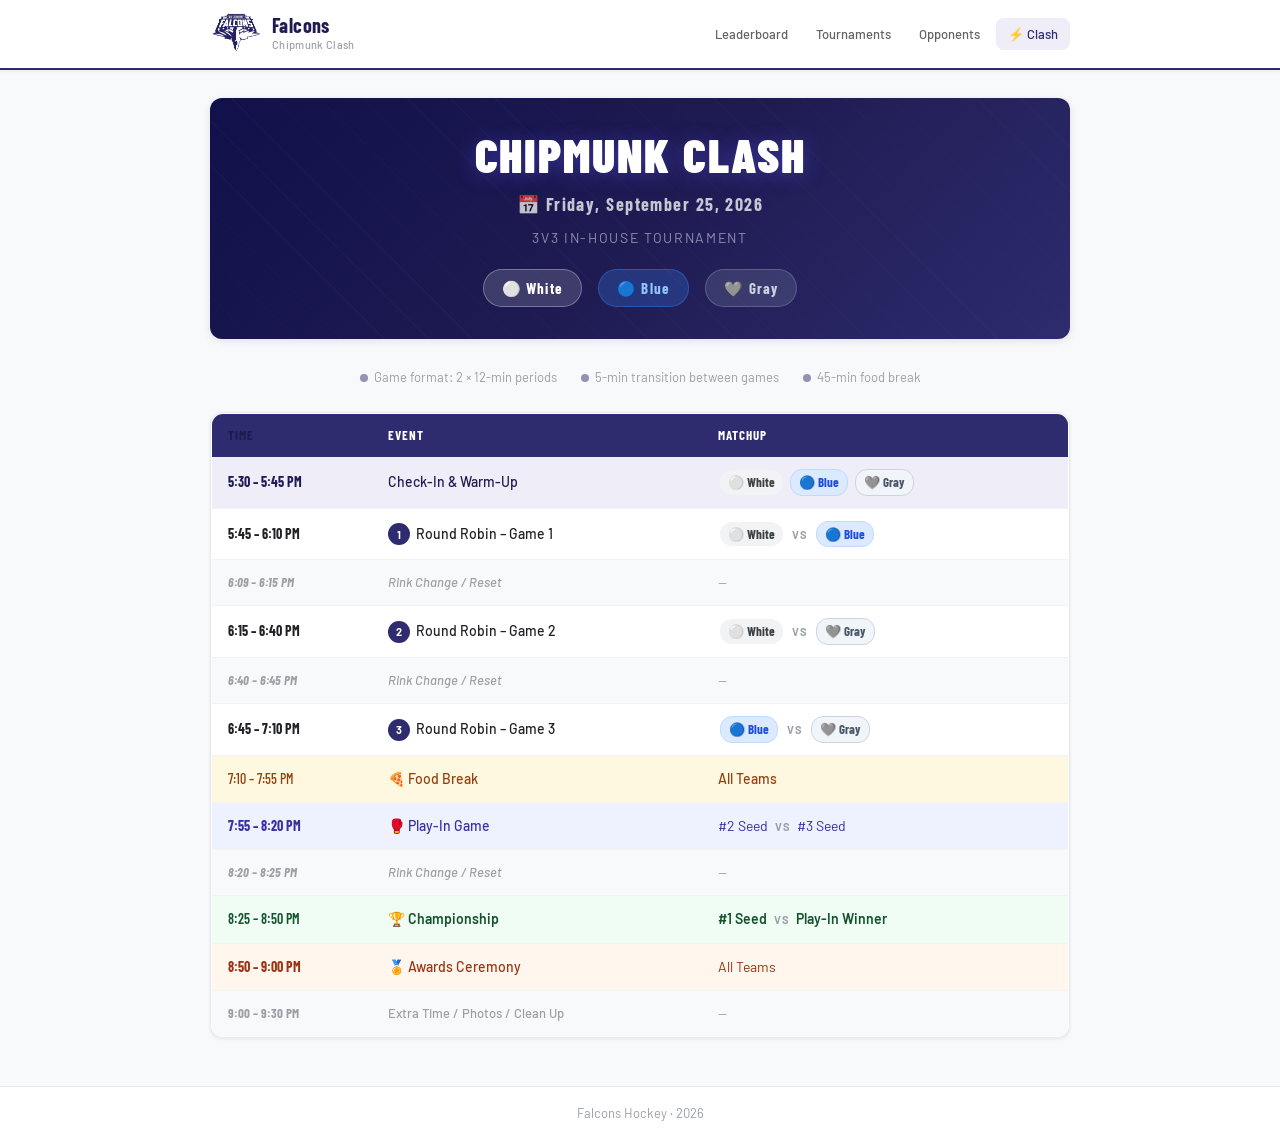
==== chipmunk-clash.html @ 80b41fce "Add files via upload" ====
<!DOCTYPE html>
<html lang="en">
<head>
<meta charset="UTF-8">
<meta name="viewport" content="width=device-width, initial-scale=1.0">
<title>2026 Chipmunk Clash</title>
<link rel="stylesheet" href="style.css">
<script data-goatcounter="https://kincaidmade.goatcounter.com/count" async src="//gc.zgo.at/count.js"></script>
<style>
  .clash-hero {
    background: linear-gradient(135deg, #12104A 0%, #1E1B52 50%, #2E2B6E 100%);
    border-radius: var(--radius-lg);
    padding: 32px 28px;
    margin-bottom: 28px;
    text-align: center;
    position: relative;
    overflow: hidden;
    box-shadow: var(--shadow-md);
  }
  .clash-hero::before {
    content: '';
    position: absolute;
    inset: 0;
    background: repeating-linear-gradient(
      45deg, transparent, transparent 30px,
      rgba(255,255,255,0.015) 30px, rgba(255,255,255,0.015) 31px
    );
  }
  .clash-title {
    font-family: 'Barlow Condensed', sans-serif;
    font-size: clamp(28px, 6vw, 48px);
    font-weight: 900;
    color: #fff;
    letter-spacing: 0.04em;
    text-transform: uppercase;
    line-height: 1;
    position: relative;
    text-shadow: 0 2px 20px rgba(100,90,255,0.4);
  }
  .clash-subtitle {
    font-size: 14px;
    color: rgba(255,255,255,0.5);
    margin-top: 8px;
    letter-spacing: 0.12em;
    text-transform: uppercase;
    position: relative;
  }
  .clash-date {
    font-family: 'Barlow Condensed', sans-serif;
    font-size: 18px;
    font-weight: 700;
    color: rgba(255,255,255,0.75);
    margin-top: 12px;
    letter-spacing: 0.08em;
    position: relative;
  }
  .teams-row {
    display: flex;
    justify-content: center;
    gap: 16px;
    margin-top: 20px;
    flex-wrap: wrap;
    position: relative;
  }
  .team-pill {
    font-family: 'Barlow Condensed', sans-serif;
    font-size: 15px;
    font-weight: 700;
    letter-spacing: 0.08em;
    padding: 6px 18px;
    border-radius: 20px;
    display: flex;
    align-items: center;
    gap: 6px;
  }
  .team-white { background: rgba(255,255,255,0.15); color: #fff; border: 1px solid rgba(255,255,255,0.3); }
  .team-blue  { background: rgba(59,130,246,0.25); color: #93C5FD; border: 1px solid rgba(59,130,246,0.4); }
  .team-gray  { background: rgba(148,163,184,0.2); color: #CBD5E1; border: 1px solid rgba(148,163,184,0.35); }

  .format-bar {
    display: flex;
    justify-content: center;
    gap: 24px;
    flex-wrap: wrap;
    margin-bottom: 24px;
    font-size: 13px;
    color: var(--gray-400);
  }
  .format-item { display: flex; align-items: center; gap: 6px; }
  .format-dot {
    width: 8px; height: 8px;
    border-radius: 50%;
    background: var(--navy);
    opacity: 0.5;
  }

  .schedule-table {
    width: 100%;
    border-collapse: collapse;
    background: var(--white);
    border-radius: var(--radius-lg);
    overflow: hidden;
    box-shadow: var(--shadow-sm);
    border: 1px solid var(--gray-200);
  }
  .schedule-table thead tr {
    background: var(--navy);
    color: var(--white);
  }
  .schedule-table th {
    padding: 11px 16px;
    font-family: 'Barlow Condensed', sans-serif;
    font-size: 13px;
    font-weight: 700;
    letter-spacing: 0.08em;
    text-transform: uppercase;
    text-align: left;
  }
  .schedule-table td {
    padding: 12px 16px;
    font-size: 14px;
    border-bottom: 1px solid var(--gray-100);
    vertical-align: middle;
  }
  .schedule-table tbody tr:last-child td { border-bottom: none; }
  .schedule-table tbody tr:hover { background: var(--navy-pale); }

  /* Row types */
  .row-game td { color: var(--gray-900); }
  .row-reset td { color: var(--gray-400); font-size: 13px; font-style: italic; background: var(--gray-50); }
  .row-break td { background: #FFF8E1; color: #92400E; font-weight: 500; }
  .row-playin td { background: #EEF2FF; color: #3730A3; }
  .row-championship td { background: #F0FDF4; color: #14532D; font-weight: 600; }
  .row-awards td { background: #FFF7ED; color: #9A3412; }
  .row-extra td { color: var(--gray-400); font-size: 13px; background: var(--gray-50); }
  .row-checkin td { background: var(--navy-light); color: var(--navy-dark); }

  .time-col {
    font-family: 'Barlow Condensed', sans-serif;
    font-size: 15px;
    font-weight: 700;
    white-space: nowrap;
    color: var(--navy-dark);
    width: 160px;
  }
  .row-reset .time-col,
  .row-extra .time-col { color: var(--gray-400); }

  .event-col { font-weight: 500; }
  .matchup-col { }

  .team-tag {
    display: inline-flex;
    align-items: center;
    gap: 4px;
    font-family: 'Barlow Condensed', sans-serif;
    font-size: 13px;
    font-weight: 700;
    padding: 2px 8px;
    border-radius: 12px;
    margin: 0 2px;
  }
  .tag-white { background: var(--gray-100); color: var(--gray-800); border: 1px solid var(--gray-300); }
  .tag-blue  { background: #DBEAFE; color: #1D4ED8; border: 1px solid #BFDBFE; }
  .tag-gray  { background: #F1F5F9; color: #475569; border: 1px solid #CBD5E1; }

  .vs-badge {
    font-size: 11px;
    font-weight: 700;
    color: var(--gray-400);
    letter-spacing: 0.06em;
    margin: 0 4px;
  }

  .game-num {
    display: inline-flex;
    align-items: center;
    justify-content: center;
    width: 22px; height: 22px;
    background: var(--navy);
    color: #fff;
    border-radius: 50%;
    font-size: 11px;
    font-weight: 700;
    margin-right: 6px;
    flex-shrink: 0;
  }

  @media (max-width: 600px) {
    .schedule-table th:last-child,
    .schedule-table td:last-child { display: none; }
    .time-col { width: auto; font-size: 13px; }
    .clash-hero { padding: 24px 16px; }
  }
</style>
</head>
<body>

<header class="site-header">
  <div class="header-inner">
    <div class="logo-block">
      <div class="logo-icon" aria-hidden="true">
        <img src="FalconsLogo.png" alt="Falcons logo" style="height:52px;width:52px;object-fit:contain;">
      </div>
      <div>
        <div class="team-name">Falcons</div>
        <div class="season-label">Chipmunk Clash</div>
      </div>
    </div>
    <nav class="site-nav">
      <a href="leaderboard.html" class="nav-link">Leaderboard</a>
      <a href="tournament.html" class="nav-link">Tournaments</a>
      <a href="opponents.html" class="nav-link">Opponents</a>
      <a href="chipmunk-clash.html" class="nav-link active">⚡ Clash</a>
    </nav>
  </div>
</header>

<main class="main-content">

  <div class="clash-hero">
    <div class="clash-title">Chipmunk Clash</div>
    <div class="clash-date">📅 Friday, September 25, 2026</div>
    <div class="clash-subtitle">3v3 In-House Tournament</div>
    <div class="teams-row">
      <span class="team-pill team-white">⚪ White</span>
      <span class="team-pill team-blue">🔵 Blue</span>
      <span class="team-pill team-gray">🩶 Gray</span>
    </div>
  </div>

  <div class="format-bar">
    <span class="format-item"><span class="format-dot"></span> Game format: 2 × 12-min periods</span>
    <span class="format-item"><span class="format-dot"></span> 5-min transition between games</span>
    <span class="format-item"><span class="format-dot"></span> 45-min food break</span>
  </div>

  <div class="table-wrap">
    <table class="schedule-table">
      <thead>
        <tr>
          <th class="time-col">Time</th>
          <th class="event-col">Event</th>
          <th class="matchup-col">Matchup</th>
        </tr>
      </thead>
      <tbody>

        <tr class="row-checkin">
          <td class="time-col">5:30 – 5:45 PM</td>
          <td class="event-col">Check-In &amp; Warm-Up</td>
          <td>
            <span class="team-tag tag-white">⚪ White</span>
            <span class="team-tag tag-blue">🔵 Blue</span>
            <span class="team-tag tag-gray">🩶 Gray</span>
          </td>
        </tr>

        <tr class="row-game">
          <td class="time-col">5:45 – 6:10 PM</td>
          <td class="event-col"><span class="game-num">1</span>Round Robin – Game 1</td>
          <td>
            <span class="team-tag tag-white">⚪ White</span>
            <span class="vs-badge">VS</span>
            <span class="team-tag tag-blue">🔵 Blue</span>
          </td>
        </tr>

        <tr class="row-reset">
          <td class="time-col">6:09 – 6:15 PM</td>
          <td class="event-col">Rink Change / Reset</td>
          <td>—</td>
        </tr>

        <tr class="row-game">
          <td class="time-col">6:15 – 6:40 PM</td>
          <td class="event-col"><span class="game-num">2</span>Round Robin – Game 2</td>
          <td>
            <span class="team-tag tag-white">⚪ White</span>
            <span class="vs-badge">VS</span>
            <span class="team-tag tag-gray">🩶 Gray</span>
          </td>
        </tr>

        <tr class="row-reset">
          <td class="time-col">6:40 – 6:45 PM</td>
          <td class="event-col">Rink Change / Reset</td>
          <td>—</td>
        </tr>

        <tr class="row-game">
          <td class="time-col">6:45 – 7:10 PM</td>
          <td class="event-col"><span class="game-num">3</span>Round Robin – Game 3</td>
          <td>
            <span class="team-tag tag-blue">🔵 Blue</span>
            <span class="vs-badge">VS</span>
            <span class="team-tag tag-gray">🩶 Gray</span>
          </td>
        </tr>

        <tr class="row-break">
          <td class="time-col">7:10 – 7:55 PM</td>
          <td class="event-col">🍕 Food Break</td>
          <td>All Teams</td>
        </tr>

        <tr class="row-playin">
          <td class="time-col">7:55 – 8:20 PM</td>
          <td class="event-col">🥊 Play-In Game</td>
          <td>#2 Seed <span class="vs-badge">VS</span> #3 Seed</td>
        </tr>

        <tr class="row-reset">
          <td class="time-col">8:20 – 8:25 PM</td>
          <td class="event-col">Rink Change / Reset</td>
          <td>—</td>
        </tr>

        <tr class="row-championship">
          <td class="time-col">8:25 – 8:50 PM</td>
          <td class="event-col">🏆 Championship</td>
          <td>#1 Seed <span class="vs-badge">VS</span> Play-In Winner</td>
        </tr>

        <tr class="row-awards">
          <td class="time-col">8:50 – 9:00 PM</td>
          <td class="event-col">🏅 Awards Ceremony</td>
          <td>All Teams</td>
        </tr>

        <tr class="row-extra">
          <td class="time-col">9:00 – 9:30 PM</td>
          <td class="event-col">Extra Time / Photos / Clean Up</td>
          <td>—</td>
        </tr>

      </tbody>
    </table>
  </div>

</main>

<footer class="site-footer">
  <span>Falcons Hockey · 2026</span>
</footer>

</body>
</html>
---- style.css ----
@import url('https://fonts.googleapis.com/css2?family=Barlow+Condensed:wght@500;700&family=Barlow:wght@400;500&display=swap');

:root {
  --navy:       #2E2B6E;
  --navy-dark:  #1E1B52;
  --navy-mid:   #3D3A8A;
  --navy-light: #EEEDF8;
  --navy-pale:  #F5F5FB;
  --white:      #ffffff;
  --gray-50:    #F8F9FA;
  --gray-100:   #F1F3F4;
  --gray-200:   #E8EAED;
  --gray-400:   #9AA0A6;
  --gray-600:   #5F6368;
  --gray-800:   #3C4043;
  --gray-900:   #202124;
  --green:      #1B8354;
  --red:        #C0392B;
  --amber:      #B7770D;
  --radius:     8px;
  --radius-lg:  12px;
  --shadow-sm:  0 1px 3px rgba(0,0,0,0.08);
  --shadow-md:  0 2px 8px rgba(0,0,0,0.10);
}

*, *::before, *::after { box-sizing: border-box; margin: 0; padding: 0; }

body {
  font-family: 'Barlow', sans-serif;
  font-size: 15px;
  line-height: 1.6;
  color: var(--gray-900);
  background: var(--gray-50);
  min-height: 100vh;
}

/* ── Header ── */
.site-header {
  background: var(--white);
  border-bottom: 2px solid var(--navy);
  position: sticky;
  top: 0;
  z-index: 100;
  box-shadow: var(--shadow-sm);
}
.header-inner {
  max-width: 900px;
  margin: 0 auto;
  padding: 0 20px;
  display: flex;
  align-items: center;
  justify-content: space-between;
  height: 68px;
  gap: 16px;
}
.logo-block {
  display: flex;
  align-items: center;
  gap: 10px;
}
.logo-icon { display: flex; align-items: center; }
.team-name {
  font-family: 'Barlow Condensed', sans-serif;
  font-size: 20px;
  font-weight: 700;
  color: var(--navy-dark);
  letter-spacing: 0.02em;
  line-height: 1.1;
}
.season-label { font-size: 11px; color: var(--gray-400); font-weight: 500; letter-spacing: 0.03em; }

/* ── Nav ── */
.site-nav { display: flex; align-items: center; gap: 4px; }
.nav-link {
  font-size: 13px;
  font-weight: 500;
  color: var(--gray-600);
  text-decoration: none;
  padding: 6px 12px;
  border-radius: var(--radius);
  transition: background 0.15s, color 0.15s;
}
.nav-link:hover { background: var(--gray-100); color: var(--gray-900); }
.nav-link.active { color: var(--navy); background: var(--navy-light); }
.nav-entry {
  background: var(--navy);
  color: var(--white) !important;
  border-radius: 20px;
  padding: 6px 14px;
}
.nav-entry:hover { background: var(--navy-dark) !important; }
.nav-entry.active { background: var(--navy-dark); color: var(--white); }

/* ── Main ── */
.main-content {
  max-width: 900px;
  margin: 0 auto;
  padding: 28px 20px 48px;
}

/* ── Page controls ── */
.page-controls {
  display: flex;
  align-items: flex-end;
  gap: 16px;
  margin-bottom: 20px;
  flex-wrap: wrap;
}
.control-group { display: flex; flex-direction: column; gap: 4px; }
.control-label { font-size: 11px; font-weight: 500; color: var(--gray-600); letter-spacing: 0.04em; text-transform: uppercase; }
.select-input {
  font-family: 'Barlow', sans-serif;
  font-size: 14px;
  padding: 7px 10px;
  border: 1.5px solid var(--gray-200);
  border-radius: var(--radius);
  background: var(--white);
  color: var(--gray-900);
  cursor: pointer;
  outline: none;
  transition: border-color 0.15s;
}
.select-input:focus { border-color: var(--navy); }
.record-badge {
  font-family: 'Barlow Condensed', sans-serif;
  font-size: 16px;
  font-weight: 700;
  color: var(--navy-dark);
  background: var(--navy-light);
  padding: 6px 14px;
  border-radius: 20px;
  letter-spacing: 0.02em;
  margin-left: auto;
}

/* ── Stats table ── */
.table-wrap {
  overflow-x: auto;
  border-radius: var(--radius-lg);
  border: 1px solid var(--gray-200);
  background: var(--white);
  box-shadow: var(--shadow-sm);
}
.stats-table {
  width: 100%;
  border-collapse: collapse;
  font-size: 14px;
}
.stats-table thead tr {
  background: var(--navy);
  color: var(--white);
}
.stats-table th {
  padding: 10px 12px;
  font-family: 'Barlow Condensed', sans-serif;
  font-size: 13px;
  font-weight: 700;
  letter-spacing: 0.06em;
  text-transform: uppercase;
  text-align: center;
  white-space: nowrap;
  user-select: none;
}
.stats-table th.col-player { text-align: left; }
.stats-table th.sortable { cursor: pointer; }
.stats-table th.sortable:hover { background: var(--navy-mid); }
.stats-table th.active-sort { background: var(--navy-dark); }
.stats-table td {
  padding: 10px 12px;
  text-align: center;
  border-bottom: 1px solid var(--gray-100);
  color: var(--gray-800);
}
.stats-table td.col-player { text-align: left; }
.stats-table tbody tr:last-child td { border-bottom: none; }
.stats-table tbody tr:hover { background: var(--navy-pale); }
.stats-table tbody tr.row-top { background: #FFF9E6; }
.stats-table tbody tr.row-top td.col-pts { font-weight: 700; color: var(--navy-dark); }
.col-rank { width: 36px; color: var(--gray-400); font-size: 12px; }
.col-pos { width: 48px; }
.col-stat { width: 52px; font-variant-numeric: tabular-nums; }
.col-pts { font-weight: 600; color: var(--navy-dark); }
.player-num { font-size: 12px; color: var(--gray-400); margin-right: 6px; font-variant-numeric: tabular-nums; }
.player-name { font-weight: 500; }
.loading-cell { text-align: center; padding: 32px; color: var(--gray-400); font-size: 14px; }

/* ── Position badges ── */
.pos-badge {
  font-family: 'Barlow Condensed', sans-serif;
  font-size: 11px;
  font-weight: 700;
  padding: 2px 6px;
  border-radius: 4px;
  letter-spacing: 0.04em;
}
.pos-F { background: #EEEDF8; color: #1E1B52; }
.pos-D { background: #E8F5E9; color: #1B5E20; }
.pos-G { background: #FFF3E0; color: #E65100; }

/* ── Table legend ── */
.table-legend {
  display: flex;
  gap: 12px;
  flex-wrap: wrap;
  margin-top: 10px;
  font-size: 11px;
  color: var(--gray-400);
}

/* ── Game log ── */
.section-title {
  font-family: 'Barlow Condensed', sans-serif;
  font-size: 18px;
  font-weight: 700;
  color: var(--gray-800);
  letter-spacing: 0.02em;
  margin: 32px 0 12px;
  text-transform: uppercase;
}
.game-card {
  display: flex;
  align-items: center;
  gap: 12px;
  padding: 10px 14px;
  background: var(--white);
  border: 1px solid var(--gray-200);
  border-radius: var(--radius);
  margin-bottom: 6px;
  font-size: 14px;
}
.result-badge {
  font-family: 'Barlow Condensed', sans-serif;
  font-size: 14px;
  font-weight: 700;
  width: 28px;
  height: 28px;
  border-radius: 6px;
  display: flex;
  align-items: center;
  justify-content: center;
  flex-shrink: 0;
}
.result-w { background: #D4EDDA; color: var(--green); }
.result-l { background: #FADBD8; color: var(--red); }
.result-t { background: #FEF9E7; color: var(--amber); }
.game-info { display: flex; align-items: center; gap: 8px; flex: 1; }
.game-opponent { font-weight: 500; }
.game-score {
  font-family: 'Barlow Condensed', sans-serif;
  font-size: 16px;
  font-weight: 700;
  color: var(--navy-dark);
}
.game-tournament { font-size: 12px; color: var(--gray-400); margin-left: auto; }
.game-date { font-size: 12px; color: var(--gray-400); white-space: nowrap; }
.no-games { color: var(--gray-400); font-size: 14px; padding: 16px 0; }

/* ── Tournament page ── */
.tournament-section {
  background: var(--white);
  border: 1px solid var(--gray-200);
  border-radius: var(--radius-lg);
  padding: 20px 20px 24px;
  margin-bottom: 24px;
  box-shadow: var(--shadow-sm);
}
.tournament-header {
  display: flex;
  align-items: flex-start;
  justify-content: space-between;
  gap: 16px;
  margin-bottom: 16px;
  flex-wrap: wrap;
}
.tournament-name {
  font-family: 'Barlow Condensed', sans-serif;
  font-size: 22px;
  font-weight: 700;
  color: var(--navy-dark);
  letter-spacing: 0.02em;
}
.tournament-meta { font-size: 13px; color: var(--gray-400); margin-top: 2px; }
.tournament-record { display: flex; align-items: center; gap: 10px; }
.record-pill {
  font-family: 'Barlow Condensed', sans-serif;
  font-size: 18px;
  font-weight: 700;
  color: var(--navy-dark);
  background: var(--navy-light);
  padding: 4px 14px;
  border-radius: 20px;
}
.gf-ga { font-size: 13px; color: var(--gray-600); }
.subsection-title {
  font-family: 'Barlow Condensed', sans-serif;
  font-size: 13px;
  font-weight: 700;
  letter-spacing: 0.08em;
  text-transform: uppercase;
  color: var(--gray-400);
  margin: 20px 0 8px;
}
.game-log-mini .game-card { background: var(--gray-50); }

/* ── Game entry form ── */
.entry-layout { display: grid; grid-template-columns: 1fr 1fr; gap: 24px; align-items: start; }
@media (max-width: 700px) { .entry-layout { grid-template-columns: 1fr; } }

.form-card, .output-card, .how-it-works-card {
  background: var(--white);
  border: 1px solid var(--gray-200);
  border-radius: var(--radius-lg);
  padding: 20px;
  margin-bottom: 16px;
  box-shadow: var(--shadow-sm);
}
.form-section-title {
  font-family: 'Barlow Condensed', sans-serif;
  font-size: 17px;
  font-weight: 700;
  color: var(--gray-800);
  letter-spacing: 0.02em;
  margin-bottom: 16px;
  text-transform: uppercase;
}
.form-row { margin-bottom: 14px; }
.form-label { display: block; font-size: 12px; font-weight: 500; color: var(--gray-600); margin-bottom: 5px; text-transform: uppercase; letter-spacing: 0.04em; }
.text-input {
  font-family: 'Barlow', sans-serif;
  font-size: 14px;
  padding: 8px 10px;
  border: 1.5px solid var(--gray-200);
  border-radius: var(--radius);
  width: 100%;
  outline: none;
  transition: border-color 0.15s;
  background: var(--white);
  color: var(--gray-900);
}
.text-input:focus { border-color: var(--navy); }
.score-row { display: flex; align-items: flex-end; gap: 12px; }
.score-row > div { flex: 1; }
.score-divider { font-family: 'Barlow Condensed', sans-serif; font-size: 22px; font-weight: 700; color: var(--gray-400); padding-bottom: 6px; }
.score-input {
  font-family: 'Barlow Condensed', sans-serif;
  font-size: 28px;
  font-weight: 700;
  padding: 6px 10px;
  border: 1.5px solid var(--gray-200);
  border-radius: var(--radius);
  width: 100%;
  text-align: center;
  color: var(--navy-dark);
  outline: none;
  background: var(--white);
}
.score-input:focus { border-color: var(--navy); }

.player-stats-header {
  display: flex;
  align-items: center;
  gap: 8px;
  padding: 6px 0;
  border-bottom: 1px solid var(--gray-200);
  margin-bottom: 6px;
  font-size: 11px;
  font-weight: 700;
  letter-spacing: 0.06em;
  text-transform: uppercase;
  color: var(--gray-400);
}
.ps-col-player { flex: 1; }
.ps-col-num { width: 44px; text-align: center; }
.player-stat-row {
  display: flex;
  align-items: center;
  gap: 8px;
  padding: 5px 0;
  border-bottom: 1px solid var(--gray-100);
}
.player-stat-row:last-child { border-bottom: none; }
.player-stat-row .ps-col-player { flex: 1; font-size: 13px; }
.stat-mini {
  width: 44px;
  font-family: 'Barlow Condensed', sans-serif;
  font-size: 16px;
  font-weight: 700;
  text-align: center;
  padding: 4px 4px;
  border: 1.5px solid var(--gray-200);
  border-radius: 6px;
  color: var(--navy-dark);
  background: var(--white);
  outline: none;
}
.stat-mini:focus { border-color: var(--navy); }

.generate-btn {
  display: block;
  width: 100%;
  padding: 13px;
  background: var(--navy);
  color: var(--white);
  font-family: 'Barlow Condensed', sans-serif;
  font-size: 17px;
  font-weight: 700;
  letter-spacing: 0.05em;
  text-transform: uppercase;
  border: none;
  border-radius: var(--radius);
  cursor: pointer;
  transition: background 0.15s;
}
.generate-btn:hover { background: var(--navy-dark); }

.output-header { display: flex; align-items: center; justify-content: space-between; margin-bottom: 12px; }
.output-title { font-family: 'Barlow Condensed', sans-serif; font-size: 16px; font-weight: 700; color: var(--gray-800); text-transform: uppercase; letter-spacing: 0.02em; }
.copy-btn {
  font-family: 'Barlow', sans-serif;
  font-size: 13px;
  font-weight: 500;
  padding: 5px 14px;
  background: var(--navy-light);
  color: var(--navy-dark);
  border: 1px solid var(--navy);
  border-radius: 20px;
  cursor: pointer;
  transition: background 0.15s;
}
.copy-btn:hover { background: var(--navy); color: var(--white); }

.output-instructions {
  font-size: 13px;
  color: var(--gray-600);
  background: var(--gray-50);
  border-radius: var(--radius);
  padding: 12px 14px;
  margin-bottom: 12px;
  line-height: 1.7;
}
.output-instructions ol { padding-left: 18px; margin-top: 6px; }
.output-instructions strong { color: var(--gray-800); }
.output-instructions code { font-family: monospace; font-size: 12px; background: var(--gray-200); padding: 1px 4px; border-radius: 3px; }
.output-pre {
  font-family: monospace;
  font-size: 12px;
  color: var(--gray-800);
  background: var(--gray-50);
  border: 1px solid var(--gray-200);
  border-radius: var(--radius);
  padding: 12px 14px;
  overflow-x: auto;
  white-space: pre;
  line-height: 1.6;
}
.how-it-works-card { font-size: 13px; color: var(--gray-600); line-height: 1.7; }
.how-it-works-card p { margin-bottom: 10px; }
.how-it-works-card code { font-family: monospace; font-size: 12px; background: var(--gray-100); padding: 1px 4px; border-radius: 3px; color: var(--gray-800); }

/* ── Footer ── */
.site-footer {
  border-top: 1px solid var(--gray-200);
  background: var(--white);
  padding: 16px 20px;
  display: flex;
  align-items: center;
  justify-content: center;
  gap: 10px;
  font-size: 13px;
  color: var(--gray-400);
}
.site-footer a { color: var(--navy); text-decoration: none; }
.site-footer a:hover { text-decoration: underline; }

.tournament-result-badge {
  font-family: 'Barlow Condensed', sans-serif;
  font-size: 12px;
  font-weight: 700;
  letter-spacing: 0.06em;
  text-transform: uppercase;
  padding: 3px 10px;
  border-radius: 20px;
  white-space: nowrap;
}
.badge-champion {
  background: #E9F7EF;
  color: #1B6B3A;
  border: 1px solid #A9DFBF;
}
.badge-finalist {
  background: #E9F7EF;
  color: #1B6B3A;
  border: 1px solid #A9DFBF;
}

/* ── Season summary card ── */
.summary-card { margin-bottom: 24px; }
.sc-card {
  background: var(--white);
  border: 1px solid var(--gray-200);
  border-radius: var(--radius-lg);
  overflow: hidden;
  box-shadow: var(--shadow-sm);
}
.sc-header {
  background: var(--navy);
  padding: 14px 20px;
  display: flex;
  align-items: center;
  gap: 14px;
  flex-wrap: wrap;
}
.sc-logo-wrap {
  width: 48px; height: 48px;
  background: rgba(255,255,255,0.1);
  border-radius: var(--radius);
  display: flex; align-items: center; justify-content: center;
  flex-shrink: 0;
}
.sc-header-info { flex: 1; min-width: 120px; }
.sc-team {
  font-family: 'Barlow Condensed', sans-serif;
  font-size: 20px; font-weight: 700;
  color: var(--white); line-height: 1.1;
}
.sc-season { font-size: 11px; color: rgba(255,255,255,0.55); margin-top: 2px; }
.sc-record-block { text-align: right; }
.sc-record {
  font-family: 'Barlow Condensed', sans-serif;
  font-size: 30px; font-weight: 700;
  color: var(--white); line-height: 1;
  letter-spacing: 0.02em;
}
.sc-record-sub { font-size: 11px; color: rgba(255,255,255,0.5); margin-top: 3px; }
.sc-stats-row {
  display: flex;
  align-items: center;
  border-bottom: 1px solid var(--gray-100);
}
.sc-stat {
  flex: 1;
  padding: 14px 10px;
  text-align: center;
}
.sc-stat-icon { font-size: 16px; margin-bottom: 4px; }
.sc-stat-val {
  font-family: 'Barlow Condensed', sans-serif;
  font-size: 24px; font-weight: 700;
  color: var(--navy-dark); line-height: 1;
}
.sc-stat-label { font-size: 11px; color: var(--gray-400); margin-top: 3px; text-transform: uppercase; letter-spacing: 0.04em; }
.sc-divider { width: 1px; height: 48px; background: var(--gray-200); flex-shrink: 0; }
.sc-leaders-row {
  display: grid;
  grid-template-columns: 1fr 1fr 1fr;
  gap: 0;
}
.sc-leader-card {
  padding: 14px 16px;
  border-right: 1px solid var(--gray-100);
}
.sc-leader-card:last-child { border-right: none; }
.sc-leader-link {
  display: block;
  text-decoration: none;
  transition: background 0.15s;
}
.sc-leader-link:hover { background: var(--navy-pale); }
.sc-leader-label {
  font-size: 11px; font-weight: 500;
  color: var(--gray-400);
  text-transform: uppercase; letter-spacing: 0.05em;
  margin-bottom: 5px;
}
.sc-leader-name {
  font-family: 'Barlow Condensed', sans-serif;
  font-size: 17px; font-weight: 700;
  color: var(--navy-dark); line-height: 1.2;
  margin-bottom: 5px;
}
.sc-leader-stats { display: flex; align-items: center; gap: 6px; font-size: 12px; color: var(--gray-600); }
.sc-jersey {
  background: var(--navy-light); color: var(--navy-dark);
  font-size: 11px; font-weight: 700;
  padding: 1px 6px; border-radius: 4px;
}
.sc-progress-wrap {
  height: 5px; background: var(--gray-200);
  border-radius: 99px; overflow: hidden;
  margin: 6px 0 5px;
}
.sc-progress-bar {
  height: 100%; background: var(--navy);
  border-radius: 99px;
  transition: width 0.4s ease;
}
@media (max-width: 600px) {
  .sc-leaders-row { grid-template-columns: 1fr; }
  .sc-leader-card { border-right: none; border-bottom: 1px solid var(--gray-100); }
  .sc-leader-card:last-child { border-bottom: none; }
  .sc-stats-row { flex-wrap: wrap; }
  .sc-stat { min-width: 50%; }
  .sc-divider { display: none; }
}

/* ── Player link ── */
.player-link {
  color: var(--navy);
  text-decoration: none;
  font-weight: 500;
}
.player-link:hover { text-decoration: underline; }

/* ── Back link ── */
.back-link {
  display: inline-block;
  font-size: 13px;
  color: var(--navy);
  text-decoration: none;
  margin-bottom: 20px;
  font-weight: 500;
}
.back-link:hover { text-decoration: underline; }

/* ── Player profile ── */
.profile-hero {
  display: flex;
  gap: 24px;
  align-items: flex-start;
  background: var(--white);
  border: 1px solid var(--gray-200);
  border-radius: var(--radius-lg);
  padding: 24px;
  box-shadow: var(--shadow-sm);
  margin-bottom: 8px;
  flex-wrap: wrap;
}
.profile-jersey {
  width: 90px;
  height: 90px;
  background: var(--navy);
  border-radius: var(--radius-lg);
  display: flex;
  flex-direction: column;
  align-items: center;
  justify-content: center;
  flex-shrink: 0;
}
.jersey-number {
  font-family: 'Barlow Condensed', sans-serif;
  font-size: 42px;
  font-weight: 700;
  color: var(--white);
  line-height: 1;
}
.jersey-label {
  font-family: 'Barlow Condensed', sans-serif;
  font-size: 10px;
  font-weight: 700;
  color: rgba(255,255,255,0.7);
  letter-spacing: 0.12em;
  margin-top: 2px;
}
.profile-info { flex: 1; min-width: 200px; }
.profile-name {
  font-family: 'Barlow Condensed', sans-serif;
  font-size: 28px;
  font-weight: 700;
  color: var(--gray-900);
  letter-spacing: 0.02em;
  line-height: 1.1;
  margin-bottom: 8px;
}
.profile-meta { display: flex; align-items: center; gap: 12px; margin-bottom: 14px; }
.profile-rank { font-size: 13px; color: var(--gray-600); }
.profile-rank strong { color: var(--navy-dark); }
.profile-stat-pills { display: flex; gap: 10px; flex-wrap: wrap; margin-bottom: 10px; }
.stat-pill {
  display: flex;
  flex-direction: column;
  align-items: center;
  background: var(--gray-100);
  border-radius: var(--radius);
  padding: 8px 14px;
  min-width: 52px;
}
.stat-pill-blue { background: var(--navy-light); }
.stat-pill-dark { background: var(--navy); }
.stat-pill-dark .stat-pill-val { color: var(--white); }
.stat-pill-dark .stat-pill-label { color: rgba(255,255,255,0.75); }
.stat-pill-val {
  font-family: 'Barlow Condensed', sans-serif;
  font-size: 24px;
  font-weight: 700;
  color: var(--navy-dark);
  line-height: 1;
}
.stat-pill-label {
  font-size: 10px;
  font-weight: 700;
  letter-spacing: 0.08em;
  text-transform: uppercase;
  color: var(--gray-400);
  margin-top: 3px;
}
.profile-rates {
  display: flex;
  gap: 16px;
  font-size: 12px;
  color: var(--gray-400);
  flex-wrap: wrap;
}

/* ── Responsive ── */
@media (max-width: 600px) {
  .page-controls { gap: 10px; }
  .record-badge { margin-left: 0; }
  .header-inner { height: auto; padding: 10px 16px; flex-wrap: wrap; }
  .site-nav { gap: 2px; flex-wrap: wrap; }
  .nav-link { padding: 5px 8px; font-size: 12px; }
  .main-content { padding: 16px 12px 40px; }
  .stats-table { font-size: 13px; }
  .stats-table td, .stats-table th { padding: 8px 8px; }
}

/* ── Tournament card grid (tournament.html) ── */
.tournament-card-grid {
  display: grid;
  grid-template-columns: repeat(auto-fill, minmax(280px, 1fr));
  gap: 16px;
  margin-bottom: 8px;
}
.tc-card {
  display: block;
  text-decoration: none;
  background: var(--white);
  border: 1px solid var(--gray-200);
  border-radius: var(--radius-lg);
  overflow: hidden;
  box-shadow: var(--shadow-sm);
  transition: box-shadow 0.15s, transform 0.15s;
}
.tc-card:hover {
  box-shadow: var(--shadow-md);
  transform: translateY(-2px);
}
.tc-header {
  padding: 16px 16px 10px;
  border-bottom: 1px solid var(--gray-100);
}
.tc-name-row { display: flex; align-items: flex-start; gap: 8px; flex-wrap: wrap; margin-bottom: 4px; }
.tc-name {
  font-family: 'Barlow Condensed', sans-serif;
  font-size: 17px; font-weight: 700;
  color: var(--navy-dark);
  line-height: 1.2;
  flex: 1;
}
.tc-meta { font-size: 12px; color: var(--gray-400); }
.tc-stats {
  display: grid;
  grid-template-columns: repeat(4, 1fr);
  border-bottom: 1px solid var(--gray-100);
}
.tc-stat-block { padding: 12px 8px; text-align: center; }
.tc-stat-val {
  font-family: 'Barlow Condensed', sans-serif;
  font-size: 18px; font-weight: 700;
  color: var(--navy-dark); line-height: 1;
}
.tc-stat-label { font-size: 10px; color: var(--gray-400); margin-top: 3px; text-transform: uppercase; letter-spacing: 0.04em; }
.tc-upcoming { padding: 14px 16px; border-bottom: 1px solid var(--gray-100); }
.tc-upcoming-badge {
  font-size: 12px; font-weight: 500;
  background: var(--gray-100); color: var(--gray-600);
  padding: 3px 10px; border-radius: 20px;
  display: inline-block;
}
.tc-footer { padding: 10px 16px; }
.tc-view { font-size: 13px; color: var(--navy); font-weight: 500; }

/* ── Tournament detail hero ── */
.td-hero {
  display: flex;
  align-items: flex-start;
  justify-content: space-between;
  gap: 16px;
  background: var(--white);
  border: 1px solid var(--gray-200);
  border-radius: var(--radius-lg);
  padding: 20px 24px;
  margin-bottom: 28px;
  box-shadow: var(--shadow-sm);
  flex-wrap: wrap;
}
.td-title-row { display: flex; align-items: center; gap: 10px; flex-wrap: wrap; margin-bottom: 6px; }
.td-name {
  font-family: 'Barlow Condensed', sans-serif;
  font-size: 26px; font-weight: 700;
  color: var(--navy-dark); line-height: 1.1;
}
.td-meta { font-size: 13px; color: var(--gray-400); }
.td-record-block { text-align: right; flex-shrink: 0; }
.td-record {
  font-family: 'Barlow Condensed', sans-serif;
  font-size: 28px; font-weight: 700;
  color: var(--navy-dark); line-height: 1;
}
.td-record-sub { font-size: 12px; color: var(--gray-400); margin-top: 3px; }
.td-upcoming-badge {
  font-family: 'Barlow Condensed', sans-serif;
  font-size: 15px; font-weight: 700;
  background: var(--gray-100); color: var(--gray-600);
  padding: 6px 16px; border-radius: 20px;
  letter-spacing: 0.04em;
}

/* ── Upcoming placeholder ── */
.upcoming-card {
  background: var(--gray-50);
  border: 1px dashed var(--gray-200);
  border-radius: var(--radius-lg);
  padding: 32px 24px;
  text-align: center;
  margin-bottom: 8px;
}
.upcoming-icon { font-size: 28px; margin-bottom: 8px; }
.upcoming-text { font-size: 14px; color: var(--gray-600); }


.ph-layout { display: grid; grid-template-columns: 1fr 1fr; gap: 24px; align-items: start; }
@media (max-width: 700px) { .ph-layout { grid-template-columns: 1fr; } }
.ph-col { display: flex; flex-direction: column; gap: 0; }
.ph-textarea {
  font-family: monospace;
  font-size: 13px;
  width: 100%;
  padding: 10px 12px;
  border: 1.5px solid var(--gray-200);
  border-radius: var(--radius);
  resize: vertical;
  outline: none;
  color: var(--gray-900);
  background: var(--white);
  line-height: 1.6;
  transition: border-color 0.15s;
}
.ph-textarea:focus { border-color: var(--navy); }
.ph-output-card {
  background: var(--white);
  border: 1px solid var(--gray-200);
  border-radius: var(--radius-lg);
  padding: 20px;
  margin-bottom: 16px;
  box-shadow: var(--shadow-sm);
}
.ph-preview { margin-top: 16px; }
.ph-preview-label {
  font-size: 12px; font-weight: 500;
  color: var(--gray-600);
  text-transform: uppercase; letter-spacing: 0.05em;
  margin-bottom: 10px;
}
.ph-preview-grid {
  display: grid;
  grid-template-columns: repeat(auto-fill, minmax(120px, 1fr));
  gap: 8px;
}
.ph-preview-cell {
  background: var(--gray-50);
  border: 1px solid var(--gray-200);
  border-radius: var(--radius);
  padding: 10px 8px;
  text-align: center;
}
.ph-preview-icon { font-size: 20px; margin-bottom: 4px; }
.ph-preview-name {
  font-family: monospace;
  font-size: 11px;
  color: var(--gray-600);
  word-break: break-all;
  line-height: 1.4;
}

/* ── Share button ── */
.share-btn {
  display: inline-flex;
  align-items: center;
  gap: 6px;
  margin-top: 14px;
  padding: 8px 18px;
  background: var(--navy);
  color: var(--white);
  font-family: 'Barlow', sans-serif;
  font-size: 14px;
  font-weight: 500;
  border: none;
  border-radius: 20px;
  cursor: pointer;
  transition: background 0.15s, transform 0.1s;
}
.share-btn:hover { background: var(--navy-dark); transform: scale(1.03); }
.share-btn:active { transform: scale(0.97); }

/* ── Badge confetti shimmer ── */
.badge-champion, .badge-finalist {
  position: relative;
  overflow: hidden;
}
.badge-champion::after, .badge-finalist::after {
  content: '';
  position: absolute;
  inset: 0;
  background: linear-gradient(105deg, transparent 40%, rgba(255,255,255,0.45) 50%, transparent 60%);
  background-size: 200% 100%;
  animation: badge-shimmer 2.5s ease-in-out infinite;
}
@keyframes badge-shimmer {
  0%   { background-position: 200% 0; }
  100% { background-position: -200% 0; }
}

/* ── Counter animation rows ── */
.stats-table tbody tr {
  animation: row-fade-in 0.3s ease both;
}
.stats-table tbody tr:nth-child(1) { animation-delay: 0.03s; }
.stats-table tbody tr:nth-child(2) { animation-delay: 0.06s; }
.stats-table tbody tr:nth-child(3) { animation-delay: 0.09s; }
.stats-table tbody tr:nth-child(4) { animation-delay: 0.12s; }
.stats-table tbody tr:nth-child(5) { animation-delay: 0.15s; }
.stats-table tbody tr:nth-child(6) { animation-delay: 0.18s; }
.stats-table tbody tr:nth-child(7) { animation-delay: 0.21s; }
.stats-table tbody tr:nth-child(8) { animation-delay: 0.24s; }
.stats-table tbody tr:nth-child(9) { animation-delay: 0.27s; }
.stats-table tbody tr:nth-child(10) { animation-delay: 0.30s; }
@keyframes row-fade-in {
  from { opacity: 0; transform: translateY(6px); }
  to   { opacity: 1; transform: translateY(0); }
}

/* ── Hockey card preview ── */
.hc-preview-wrap {
  display: flex;
  flex-direction: column;
  align-items: center;
  margin-bottom: 32px;
}
.hc-preview-canvas {
  border-radius: 12px;
  box-shadow: 0 8px 32px rgba(30,27,82,0.35), 0 2px 8px rgba(0,0,0,0.15);
  display: block;
  max-width: 100%;
  transition: transform 0.2s, box-shadow 0.2s;
}
.hc-preview-canvas:hover {
  transform: translateY(-3px) scale(1.01);
  box-shadow: 0 16px 48px rgba(30,27,82,0.4), 0 4px 12px rgba(0,0,0,0.2);
}
.hc-preview-hint {
  font-size: 12px;
  color: var(--gray-400);
  margin-top: 10px;
  text-align: center;
}

/* ── Tournament countdown ── */
.tc-countdown {
  font-size: 11px;
  font-weight: 600;
  color: var(--navy);
  background: var(--navy-light);
  padding: 1px 7px;
  border-radius: 10px;
  white-space: nowrap;
}
.tc-countdown-today {
  background: #E9F7EF;
  color: #1B6B3A;
}

/* ── Sheet link button ── */
.sheet-link-btn {
  display: inline-flex;
  align-items: center;
  gap: 6px;
  margin-top: 10px;
  padding: 8px 16px;
  background: var(--navy-light);
  color: var(--navy-dark);
  font-size: 13px;
  font-weight: 500;
  border: 1px solid var(--navy);
  border-radius: 20px;
  text-decoration: none;
  transition: background 0.15s;
}
.sheet-link-btn:hover { background: var(--navy); color: var(--white); }

/* ── Head to head page ── */
.h2h-grid {
  display: grid;
  grid-template-columns: repeat(auto-fill, minmax(260px, 1fr));
  gap: 16px;
  margin-bottom: 24px;
}
.h2h-card {
  background: var(--white);
  border: 1px solid var(--gray-200);
  border-radius: var(--radius-lg);
  overflow: hidden;
  box-shadow: var(--shadow-sm);
}
.h2h-header {
  display: flex;
  align-items: center;
  justify-content: space-between;
  padding: 14px 16px;
  border-bottom: 1px solid var(--gray-100);
}
.h2h-opponent {
  font-family: 'Barlow Condensed', sans-serif;
  font-size: 18px;
  font-weight: 700;
  color: var(--navy-dark);
}
.h2h-record {
  font-family: 'Barlow Condensed', sans-serif;
  font-size: 20px;
  font-weight: 700;
  color: var(--navy-dark);
}
.h2h-stats-row {
  display: grid;
  grid-template-columns: repeat(4, 1fr);
  border-bottom: 1px solid var(--gray-100);
}
.h2h-stat {
  padding: 10px 8px;
  text-align: center;
}
.h2h-stat-val {
  font-family: 'Barlow Condensed', sans-serif;
  font-size: 20px;
  font-weight: 700;
  color: var(--navy-dark);
  line-height: 1;
}
.h2h-stat-label {
  font-size: 10px;
  color: var(--gray-400);
  margin-top: 3px;
  text-transform: uppercase;
  letter-spacing: 0.04em;
}
.h2h-games { padding: 10px 14px 14px; }
.h2h-game-row {
  display: flex;
  align-items: center;
  gap: 8px;
  padding: 5px 0;
  border-bottom: 1px solid var(--gray-100);
  font-size: 13px;
}
.h2h-game-row:last-child { border-bottom: none; }
.h2h-game-tournament { font-size: 11px; color: var(--gray-400); margin-left: auto; white-space: nowrap; }
.h2h-game-score {
  font-family: 'Barlow Condensed', sans-serif;
  font-size: 15px;
  font-weight: 700;
  color: var(--navy-dark);
}
.h2h-win-bar {
  height: 4px;
  background: var(--gray-100);
  border-radius: 99px;
  overflow: hidden;
  margin: 0 14px 14px;
}
.h2h-win-fill {
  height: 100%;
  border-radius: 99px;
  background: var(--navy);
  transition: width 0.4s ease;
}

/* ── OT badge ── */
.ot-badge {
  font-size: 10px;
  font-weight: 700;
  background: #FEF3E2;
  color: #B7770D;
  border: 1px solid #F5CBA7;
  border-radius: 4px;
  padding: 1px 4px;
  margin-left: 8px;
  vertical-align: middle;
  letter-spacing: 0.04em;
}
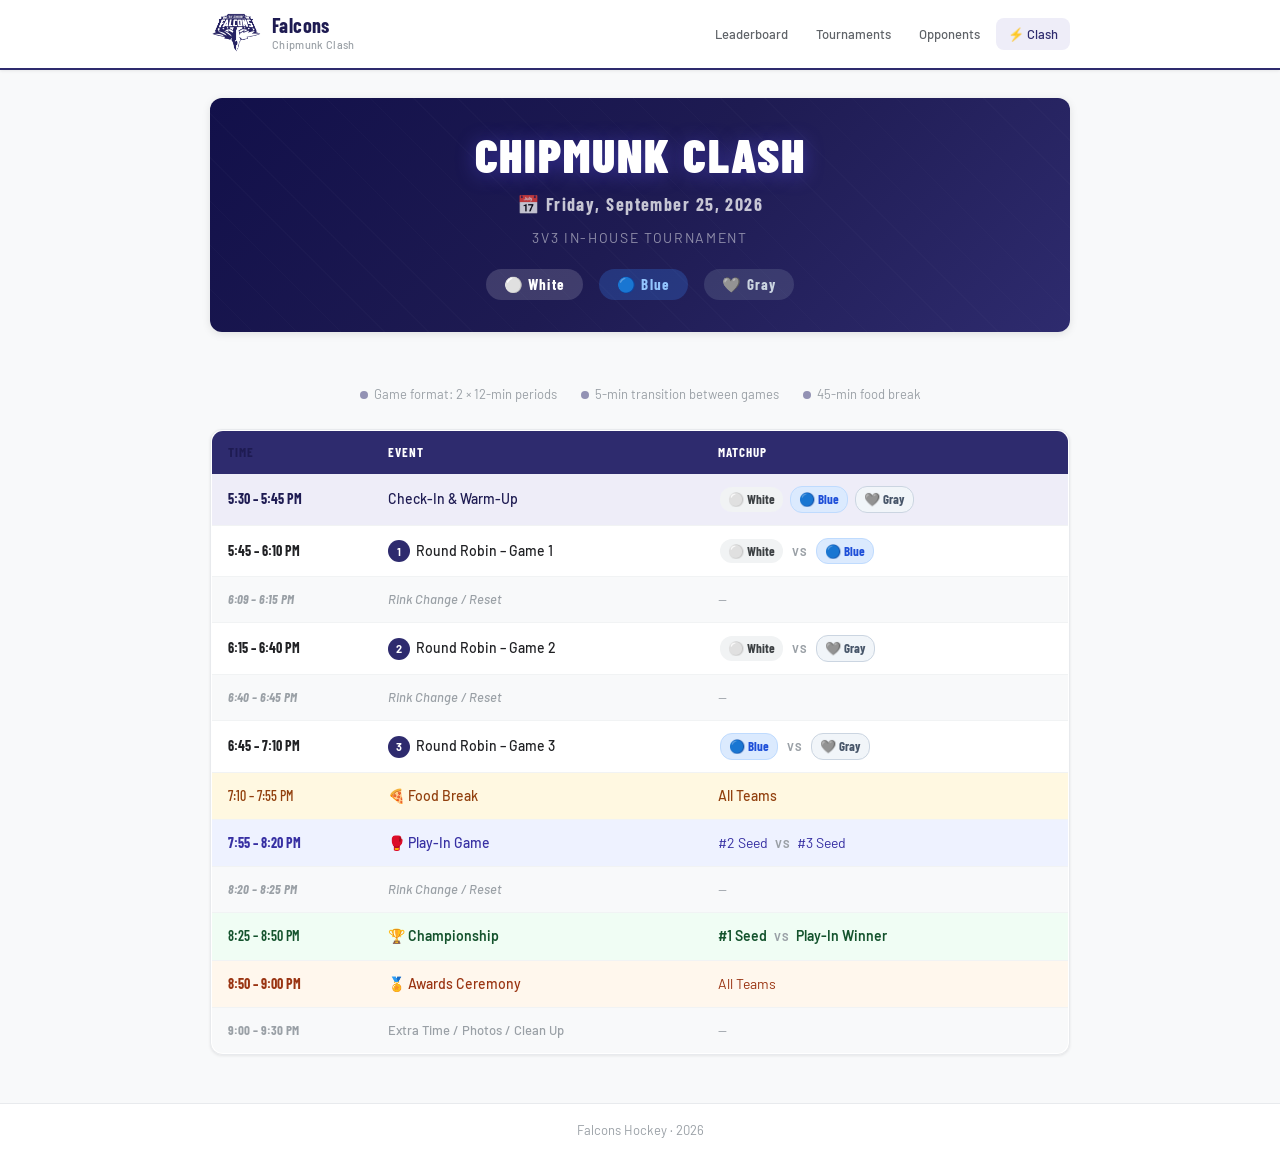
==== commit be293e08: "Add files via upload" ====
--- a/chipmunk-clash.html
+++ b/chipmunk-clash.html
@@ -185,6 +185,54 @@
     margin-right: 6px;
     flex-shrink: 0;
   }
+
+  .team-pill { cursor: pointer; border: none; transition: transform 0.15s, opacity 0.15s; }
+  .team-pill:hover { transform: scale(1.06); opacity: 0.9; }
+  .team-pill.active { outline: 2px solid rgba(255,255,255,0.6); outline-offset: 2px; }
+
+  .rosters-wrap {
+    display: flex;
+    gap: 16px;
+    flex-wrap: wrap;
+    margin-bottom: 24px;
+  }
+  .roster-card {
+    flex: 1;
+    min-width: 200px;
+    background: var(--white);
+    border: 1px solid var(--gray-200);
+    border-radius: var(--radius-lg);
+    overflow: hidden;
+    box-shadow: var(--shadow-sm);
+    animation: roster-drop 0.25s cubic-bezier(0.22,1,0.36,1) both;
+  }
+  @keyframes roster-drop {
+    from { opacity: 0; transform: translateY(-8px); }
+    to   { opacity: 1; transform: translateY(0); }
+  }
+  .roster-header {
+    font-family: 'Barlow Condensed', sans-serif;
+    font-size: 16px;
+    font-weight: 700;
+    letter-spacing: 0.06em;
+    padding: 10px 16px;
+    text-transform: uppercase;
+  }
+  .team-white-header { background: var(--gray-100); color: var(--gray-800); border-bottom: 1px solid var(--gray-200); }
+  .team-blue-header  { background: #DBEAFE; color: #1D4ED8; border-bottom: 1px solid #BFDBFE; }
+  .team-gray-header  { background: #F1F5F9; color: #475569; border-bottom: 1px solid #CBD5E1; }
+  .roster-list {
+    list-style: none;
+    padding: 10px 0;
+  }
+  .roster-list li {
+    padding: 7px 16px;
+    font-size: 14px;
+    font-weight: 500;
+    color: var(--gray-800);
+    border-bottom: 1px solid var(--gray-100);
+  }
+  .roster-list li:last-child { border-bottom: none; }
 
   @media (max-width: 600px) {
     .schedule-table th:last-child,
@@ -223,9 +271,43 @@
     <div class="clash-date">📅 Friday, September 25, 2026</div>
     <div class="clash-subtitle">3v3 In-House Tournament</div>
     <div class="teams-row">
-      <span class="team-pill team-white">⚪ White</span>
-      <span class="team-pill team-blue">🔵 Blue</span>
-      <span class="team-pill team-gray">🩶 Gray</span>
+      <button class="team-pill team-white" onclick="toggleRoster('white')">⚪ White</button>
+      <button class="team-pill team-blue" onclick="toggleRoster('blue')">🔵 Blue</button>
+      <button class="team-pill team-gray" onclick="toggleRoster('gray')">🩶 Gray</button>
+    </div>
+  </div>
+
+  <!-- Team Rosters -->
+  <div class="rosters-wrap">
+    <div class="roster-card" id="roster-white" style="display:none">
+      <div class="roster-header team-white-header">⚪ White Team</div>
+      <ul class="roster-list">
+        <li>🥅 Declan — Goalie</li>
+        <li>Maddy</li>
+        <li>Indy</li>
+        <li>Lincoln</li>
+        <li>Grayson</li>
+      </ul>
+    </div>
+    <div class="roster-card" id="roster-blue" style="display:none">
+      <div class="roster-header team-blue-header">🔵 Blue Team</div>
+      <ul class="roster-list">
+        <li>🥅 Alex — Goalie</li>
+        <li>Maddox</li>
+        <li>Helena</li>
+        <li>Luke W</li>
+        <li>Colson</li>
+      </ul>
+    </div>
+    <div class="roster-card" id="roster-gray" style="display:none">
+      <div class="roster-header team-gray-header">🩶 Gray Team</div>
+      <ul class="roster-list">
+        <li>🥅 Jacob — Goalie</li>
+        <li>Forrest</li>
+        <li>Judah</li>
+        <li>Avery</li>
+        <li>Luke C</li>
+      </ul>
     </div>
   </div>
 
@@ -344,5 +426,24 @@
   <span>Falcons Hockey · 2026</span>
 </footer>
 
+<script>
+function toggleRoster(team) {
+  const cards = { white: 'roster-white', blue: 'roster-blue', gray: 'roster-gray' };
+  const btns  = { white: 0, blue: 1, gray: 2 };
+  const pills = document.querySelectorAll('.team-pill');
+  const card  = document.getElementById(cards[team]);
+  const isOpen = card.style.display !== 'none';
+
+  // Close all
+  Object.values(cards).forEach(id => document.getElementById(id).style.display = 'none');
+  pills.forEach(p => p.classList.remove('active'));
+
+  // Toggle clicked
+  if (!isOpen) {
+    card.style.display = 'block';
+    pills[btns[team]].classList.add('active');
+  }
+}
+</script>
 </body>
 </html>
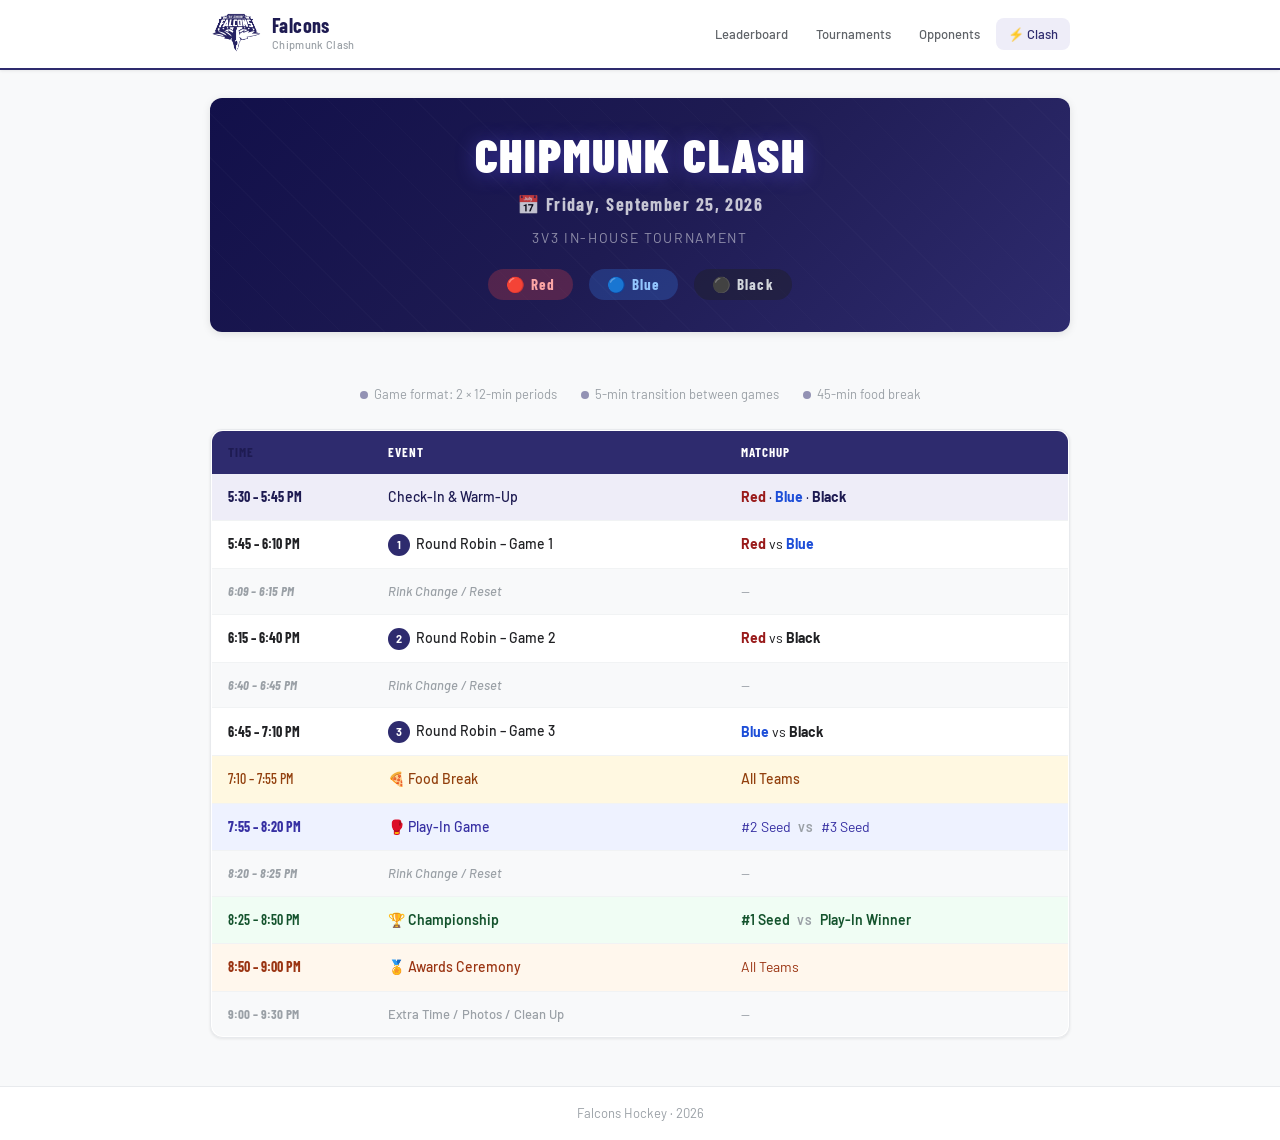
==== commit 60275f73: "Add files via upload" ====
--- a/chipmunk-clash.html
+++ b/chipmunk-clash.html
@@ -73,9 +73,9 @@
     align-items: center;
     gap: 6px;
   }
-  .team-white { background: rgba(255,255,255,0.15); color: #fff; border: 1px solid rgba(255,255,255,0.3); }
+  .team-red   { background: rgba(239,68,68,0.25); color: #FCA5A5; border: 1px solid rgba(239,68,68,0.4); }
   .team-blue  { background: rgba(59,130,246,0.25); color: #93C5FD; border: 1px solid rgba(59,130,246,0.4); }
-  .team-gray  { background: rgba(148,163,184,0.2); color: #CBD5E1; border: 1px solid rgba(148,163,184,0.35); }
+  .team-black { background: rgba(30,30,30,0.4); color: #D1D5DB; border: 1px solid rgba(100,100,100,0.4); }
 
   .format-bar {
     display: flex;
@@ -160,9 +160,9 @@
     border-radius: 12px;
     margin: 0 2px;
   }
-  .tag-white { background: var(--gray-100); color: var(--gray-800); border: 1px solid var(--gray-300); }
+  .tag-red   { background: #FEE2E2; color: #991B1B; border: 1px solid #FECACA; }
   .tag-blue  { background: #DBEAFE; color: #1D4ED8; border: 1px solid #BFDBFE; }
-  .tag-gray  { background: #F1F5F9; color: #475569; border: 1px solid #CBD5E1; }
+  .tag-black { background: #1F2937; color: #F9FAFB; border: 1px solid #374151; }
 
   .vs-badge {
     font-size: 11px;
@@ -218,9 +218,9 @@
     padding: 10px 16px;
     text-transform: uppercase;
   }
-  .team-white-header { background: var(--gray-100); color: var(--gray-800); border-bottom: 1px solid var(--gray-200); }
+  .team-red-header   { background: #FEE2E2; color: #991B1B; border-bottom: 1px solid #FECACA; }
   .team-blue-header  { background: #DBEAFE; color: #1D4ED8; border-bottom: 1px solid #BFDBFE; }
-  .team-gray-header  { background: #F1F5F9; color: #475569; border-bottom: 1px solid #CBD5E1; }
+  .team-black-header { background: #1F2937; color: #F9FAFB; border-bottom: 1px solid #374151; }
   .roster-list {
     list-style: none;
     padding: 10px 0;
@@ -271,16 +271,16 @@
     <div class="clash-date">📅 Friday, September 25, 2026</div>
     <div class="clash-subtitle">3v3 In-House Tournament</div>
     <div class="teams-row">
-      <button class="team-pill team-white" onclick="toggleRoster('white')">⚪ White</button>
+      <button class="team-pill team-red" onclick="toggleRoster('red')">🔴 Red</button>
       <button class="team-pill team-blue" onclick="toggleRoster('blue')">🔵 Blue</button>
-      <button class="team-pill team-gray" onclick="toggleRoster('gray')">🩶 Gray</button>
+      <button class="team-pill team-black" onclick="toggleRoster('black')">⚫ Black</button>
     </div>
   </div>
 
   <!-- Team Rosters -->
   <div class="rosters-wrap">
-    <div class="roster-card" id="roster-white" style="display:none">
-      <div class="roster-header team-white-header">⚪ White Team</div>
+    <div class="roster-card" id="roster-red" style="display:none">
+      <div class="roster-header team-red-header">🔴 Red Team</div>
       <ul class="roster-list">
         <li>🥅 Declan — Goalie</li>
         <li>Maddy</li>
@@ -299,8 +299,8 @@
         <li>Colson</li>
       </ul>
     </div>
-    <div class="roster-card" id="roster-gray" style="display:none">
-      <div class="roster-header team-gray-header">🩶 Gray Team</div>
+    <div class="roster-card" id="roster-black" style="display:none">
+      <div class="roster-header team-black-header">⚫ Black Team</div>
       <ul class="roster-list">
         <li>🥅 Jacob — Goalie</li>
         <li>Forrest</li>
@@ -332,9 +332,7 @@
           <td class="time-col">5:30 – 5:45 PM</td>
           <td class="event-col">Check-In &amp; Warm-Up</td>
           <td>
-            <span class="team-tag tag-white">⚪ White</span>
-            <span class="team-tag tag-blue">🔵 Blue</span>
-            <span class="team-tag tag-gray">🩶 Gray</span>
+            <strong style="color:#991B1B">Red</strong> · <strong style="color:#1D4ED8">Blue</strong> · <strong>Black</strong>
           </td>
         </tr>
 
@@ -342,9 +340,7 @@
           <td class="time-col">5:45 – 6:10 PM</td>
           <td class="event-col"><span class="game-num">1</span>Round Robin – Game 1</td>
           <td>
-            <span class="team-tag tag-white">⚪ White</span>
-            <span class="vs-badge">VS</span>
-            <span class="team-tag tag-blue">🔵 Blue</span>
+            <strong style="color:#991B1B">Red</strong> vs <strong style="color:#1D4ED8">Blue</strong>
           </td>
         </tr>
 
@@ -358,9 +354,7 @@
           <td class="time-col">6:15 – 6:40 PM</td>
           <td class="event-col"><span class="game-num">2</span>Round Robin – Game 2</td>
           <td>
-            <span class="team-tag tag-white">⚪ White</span>
-            <span class="vs-badge">VS</span>
-            <span class="team-tag tag-gray">🩶 Gray</span>
+            <strong style="color:#991B1B">Red</strong> vs <strong>Black</strong>
           </td>
         </tr>
 
@@ -374,9 +368,7 @@
           <td class="time-col">6:45 – 7:10 PM</td>
           <td class="event-col"><span class="game-num">3</span>Round Robin – Game 3</td>
           <td>
-            <span class="team-tag tag-blue">🔵 Blue</span>
-            <span class="vs-badge">VS</span>
-            <span class="team-tag tag-gray">🩶 Gray</span>
+            <strong style="color:#1D4ED8">Blue</strong> vs <strong>Black</strong>
           </td>
         </tr>
 
@@ -428,8 +420,8 @@
 
 <script>
 function toggleRoster(team) {
-  const cards = { white: 'roster-white', blue: 'roster-blue', gray: 'roster-gray' };
-  const btns  = { white: 0, blue: 1, gray: 2 };
+  const cards = { red: 'roster-red', blue: 'roster-blue', black: 'roster-black' };
+  const btns  = { red: 0, blue: 1, black: 2 };
   const pills = document.querySelectorAll('.team-pill');
   const card  = document.getElementById(cards[team]);
   const isOpen = card.style.display !== 'none';
